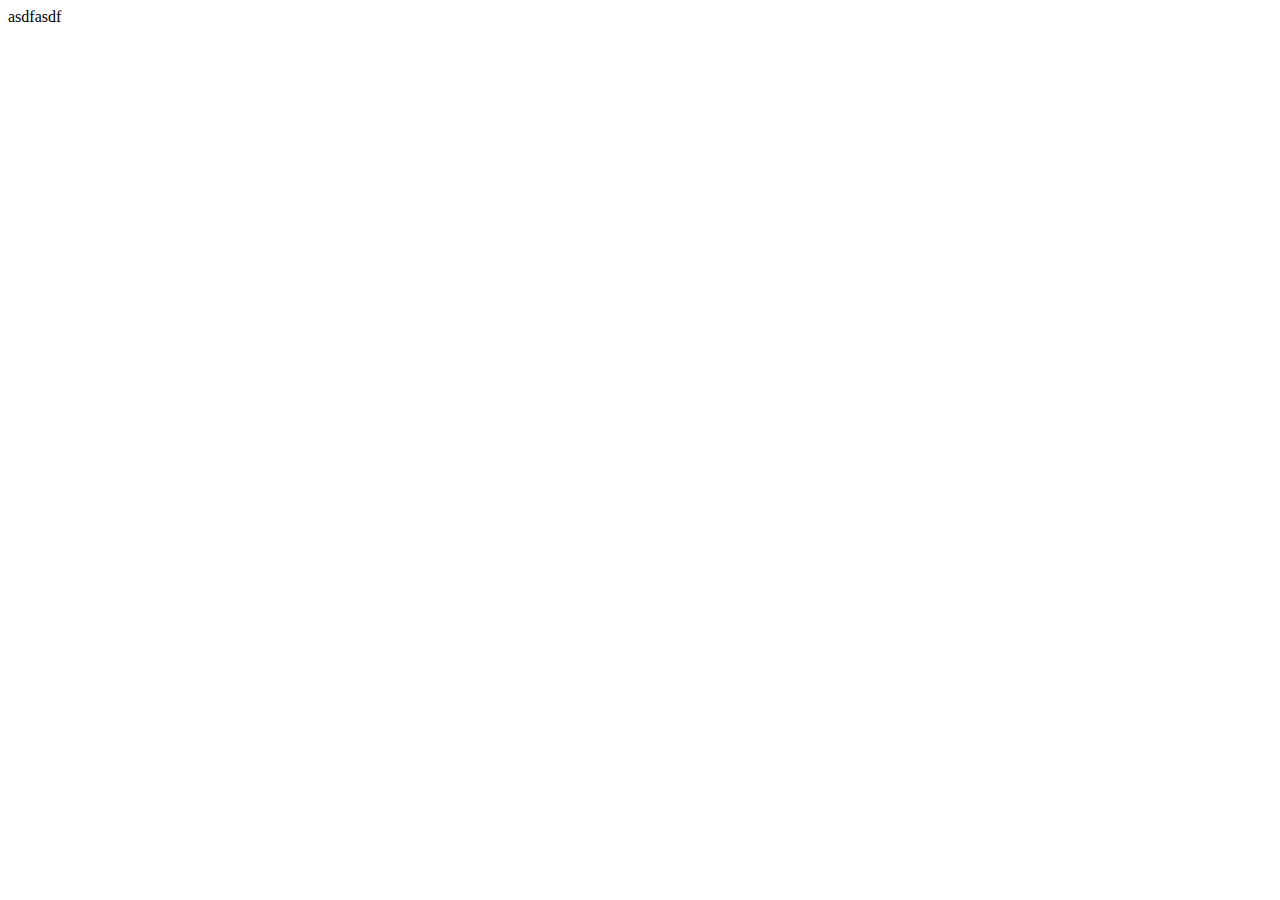
==== main.html @ 942d89d8 "dsafasd" ====
<!DOCTYPE html>
<html lang="en">

<head>
    <meta charset="UTF-8">
    <meta http-equiv="X-UA-Compatible" content="IE=edge">
    <meta name="viewport" content="width=device-width, initial-scale=1.0">
    <title>Document</title>
</head>

<body>
    asdfasdf
</body>

</html>
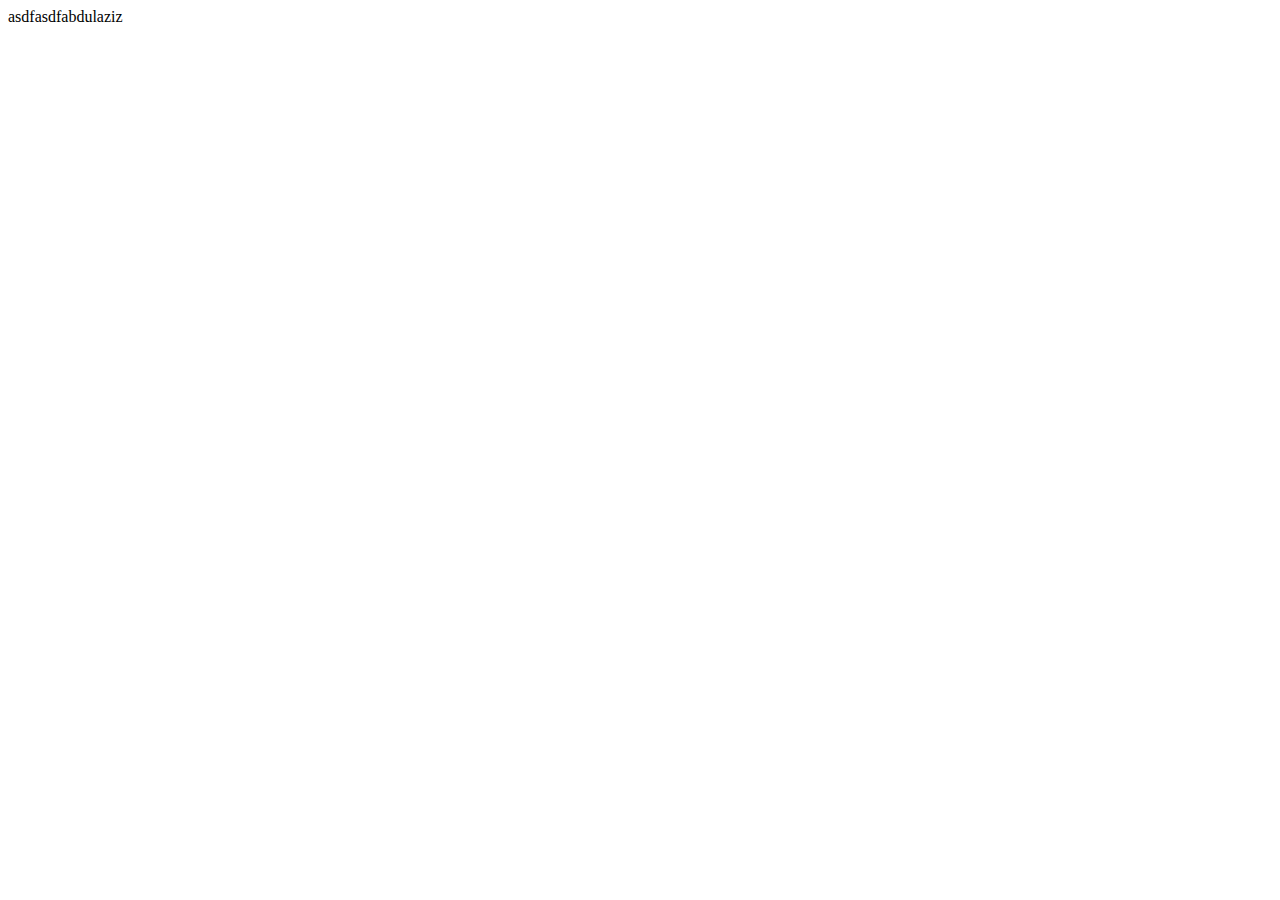
==== commit 88f8a5a8: "dsfads" ====
--- a/main.html
+++ b/main.html
@@ -9,7 +9,12 @@
 </head>
 
 <body>
-    asdfasdf
+    asdfasdfabdulaziz
 </body>
+<script>
+    userName = localStorage.getItem("Name");
+
+    console.log(userName.trim());
+</script>
 
 </html>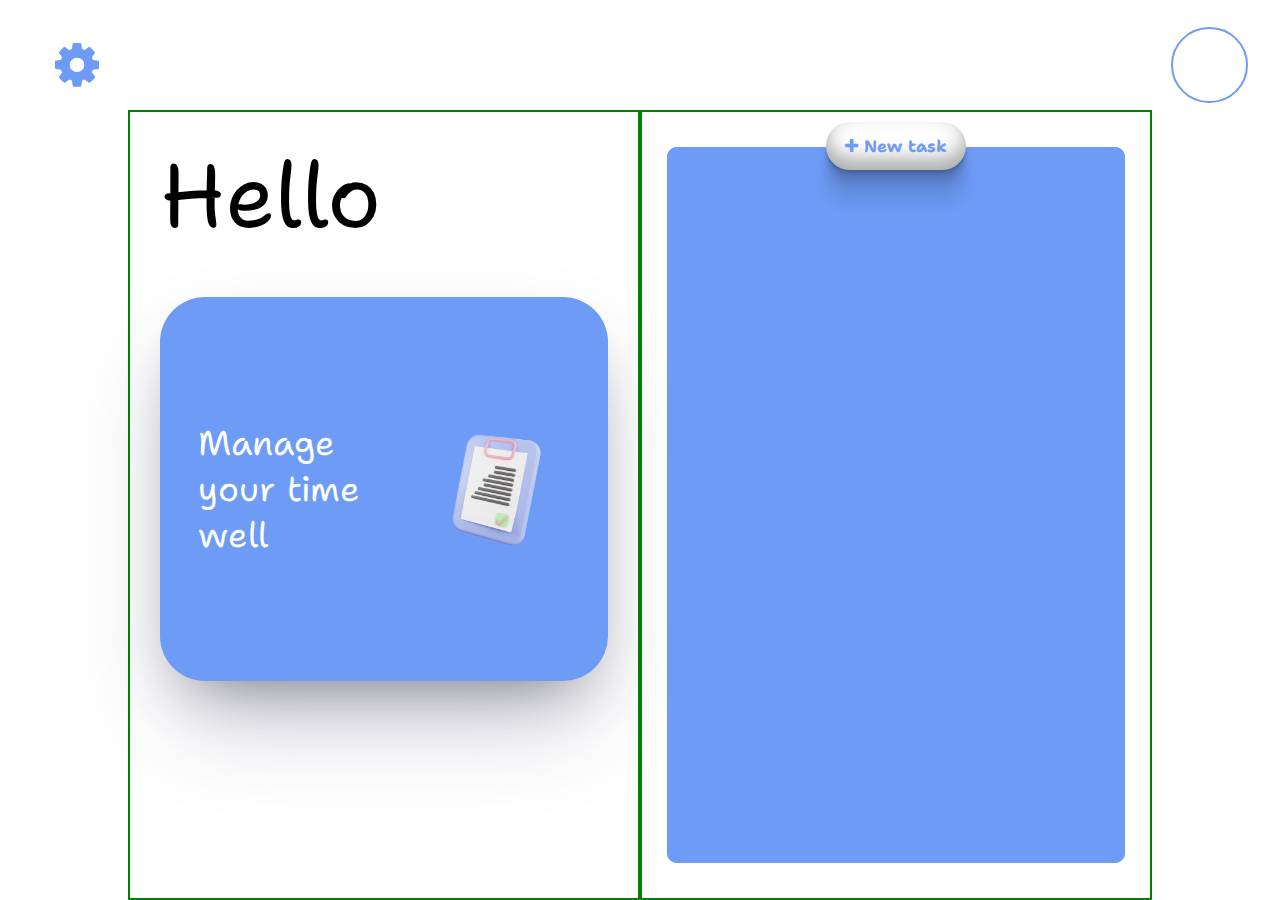
==== commit 2ac2887a: "last change" ====
--- a/main.html
+++ b/main.html
@@ -5,16 +5,73 @@
     <meta charset="UTF-8">
     <meta http-equiv="X-UA-Compatible" content="IE=edge">
     <meta name="viewport" content="width=device-width, initial-scale=1.0">
-    <title>Document</title>
+    <link rel="stylesheet" href="./main.css">
+    <link rel="stylesheet" href="https://cdnjs.cloudflare.com/ajax/libs/font-awesome/4.7.0/css/font-awesome.min.css">
+    <title>Main</title>
 </head>
 
 <body>
-    asdfasdfabdulaziz
+    <div class="top">
+        <div class="settings">
+            <i class="fa fa-cog"></i>
+        </div>
+
+        <div class="pctr">
+
+        </div>
+
+    </div>
+
+    <main>
+        <section class="leftSide">
+            <div class="headers">
+                <h1 style="font-weight: 400;">Hello</h1>
+            </div>
+
+
+            <div class="box">
+                <p>Manage your time well</p>
+                <div class="vector">
+                    <img src="./Images/page-icon-vector-10.jpg  " alt="note vector">
+
+                </div>
+            </div>
+        </section>
+        <section class="rightSide">
+            <div class="container">
+
+                <button class="btn1"><i class="fa fa-plus"></i>
+                    New task</button>
+                <div class="inner">
+                    <form>
+                        <div class="input">
+                            <input type="text" placeholder="Add Task">
+                            <button class="btn2">Add Task</button>
+                        </div>
+                        <div class="setters">
+                            <button class="allDelete">Delete All</button>
+
+                            <select id="select">
+                                <option value="text">text</option>
+                                <option value="date">date</option>
+                            </select>
+                        </div>
+                        <div class="close">
+                            <button class="btn3">Close</button>
+                        </div>
+
+
+                    </form>
+
+                </div>
+
+
+            </div>
+        </section>
+    </main>
 </body>
-<script>
-    userName = localStorage.getItem("Name");
+<script src="./main.js">
 
-    console.log(userName.trim());
 </script>
 
 </html>--- a/main.css
+++ b/main.css
@@ -0,0 +1,576 @@
+@import url("https://fonts.googleapis.com/css2?family=Shantell+Sans:ital,wght@0,300;0,400;0,500;0,600;0,700;0,800;1,300;1,400;1,500;1,600;1,700;1,800&display=swap");
+:root {
+  --main: #6e9bf6;
+  --text: #5f5e5e;
+  --secondary: #fe6057;
+}
+* {
+  margin: 0;
+  padding: 0;
+  box-sizing: border-box;
+  font-family: Shantell Sans;
+}
+
+body {
+  width: 100%;
+  height: 100vh;
+  display: flex;
+  flex-direction: column;
+  justify-content: space-between;
+  align-items: center;
+  /* overflow-y: auto; */
+}
+
+.top {
+  width: 95%;
+  height: 90px;
+  display: flex;
+  justify-content: space-between;
+  align-items: center;
+  margin-top: 20px;
+}
+
+.settings {
+  width: 90px;
+  height: 90px;
+  display: flex;
+  justify-content: center;
+  align-items: center;
+  /* background: lightgreen; */
+  font-size: 4vw;
+  color: var(--main);
+  transition: all 1s ease-in-out;
+  animation: fade 0.7s linear;
+}
+
+.pctr {
+  width: 6vw;
+  height: 6vw;
+  display: flex;
+  justify-content: center;
+  align-items: center;
+  text-align: center;
+  border-radius: 100%;
+  border: 2px solid var(--main);
+  overflow: hidden;
+  transition: all 1s ease-in-out;
+  animation: fade 0.7s linear;
+}
+.pctr > img {
+  max-width: 100%;
+  max-height: 100%;
+  margin: auto;
+  object-fit: contain;
+}
+
+main {
+  width: 80%;
+  display: flex;
+  height: calc(100% - 110px);
+}
+
+.leftSide {
+  width: 50%;
+  height: 100%;
+  border: 2px solid green;
+  display: flex;
+  justify-content: flex-start;
+  align-items: flex-start;
+  flex-direction: column;
+  padding: 40px 30px;
+}
+
+.headers {
+  width: 100%;
+  height: fit-content;
+  line-height: 7vw;
+}
+.headers > h1 {
+  font-size: 7vw;
+  transition: all 1s ease-in-out;
+  animation: fade 0.7s linear;
+}
+.box {
+  width: 100%;
+  height: 30vw;
+  border-radius: 45px;
+  background: var(--main);
+  display: flex;
+  align-items: center;
+  margin-top: 55px;
+  padding: 1vw 3vw;
+  transition: all 0.5s ease-in-out;
+  animation: fade 0.7s linear;
+  box-shadow: rgba(50, 50, 93, 0.3) 0px 50px 100px -20px,
+    rgba(0, 0, 0, 0.4) 0px 30px 60px -30px;
+}
+.box > p {
+  color: white;
+  font-size: 2.7vw;
+}
+.vector {
+  width: 20vw;
+  height: fit-content;
+  /* background: #000; */
+}
+
+.vector > img {
+  width: 100%;
+  height: 100%;
+  object-fit: contain;
+}
+
+.rightSide {
+  width: 50%;
+  height: auto;
+  display: flex;
+  justify-content: center;
+  align-items: center;
+  flex-direction: column;
+  border: 2px solid green;
+  padding: 35px 0;
+  /* background: var(--main); */
+}
+
+.container {
+  border-radius: 10px;
+  width: 90%;
+  height: 100%;
+  background: var(--main);
+  position: relative;
+  transition: all 0.5s ease-in-out;
+  animation: fade 0.7s linear;
+}
+
+.btn1 {
+  transition: all 1s ease-in-out;
+  animation: fade 0.7s linear;
+  width: 11vw;
+  height: fit-content;
+  padding: 1vw 0;
+  border-radius: 30px;
+  color: var(--main);
+  background: white;
+  box-shadow: rgba(0, 0, 0, 0.119) 0px -13px 25px 0px inset,
+    rgba(0, 0, 0, 0.15) 0px -8px 20px 0px inset,
+    rgba(0, 0, 0, 0.1) 0px -12px 13px 0px inset, rgba(0, 0, 0, 0.06) 0px 2px 1px,
+    rgba(0, 0, 0, 0.09) 0px 4px 2px, rgba(0, 0, 0, 0.09) 0px 8px 4px,
+    rgba(0, 0, 0, 0.09) 0px 16px 8px, rgba(0, 0, 0, 0.09) 0px 32px 16px;
+  border: none;
+  position: absolute;
+  top: -25px;
+  right: 0;
+  left: 0;
+  z-index: 1;
+  margin: 0 auto;
+  font-size: 1.3vw;
+  font-weight: 700;
+}
+
+.inner {
+  width: 100%;
+  height: 100%;
+  background: inherit;
+  display: flex;
+  flex-direction: column;
+  align-items: center;
+  overflow-y: auto;
+  border-radius: inherit;
+}
+
+form {
+  width: 90%;
+  height: 12.9vw;
+  background: var(--secondary);
+  border-radius: inherit;
+  display: none;
+  flex-direction: column;
+  align-items: center;
+  margin-top: 1.28vw;
+  padding: 0.8vw 0;
+  transition: all 1s ease-in-out;
+  animation: fade 0.7s linear;
+}
+
+.input {
+  width: 90%;
+  height: fit-content;
+  display: flex;
+  justify-content: space-between;
+}
+.input > input {
+  width: 75%;
+  height: 3.2vw;
+  text-indent: 1.2vw;
+  font-size: 1.1vw;
+  border: none;
+  outline: none;
+  background: white;
+  border-radius: 20px;
+}
+.btn2 {
+  width: fit-content;
+  height: 3.2vw;
+  padding: 0 0.7vw;
+  border-radius: 13px;
+  color: white;
+  background: var(--main);
+  transition: 1s;
+  border: none;
+  font-size: 1.08vw;
+  /* font-weight: 700; */
+}
+.btn2:hover {
+  box-shadow: rgba(0, 0, 0, 0.35) 0px 5px 15px;
+  transition: 1s;
+}
+
+.setters {
+  width: 90%;
+  height: fit-content;
+  display: flex;
+  justify-content: space-between;
+  align-items: center;
+  /* margin-top: 30px; */
+  margin: 1.28vw auto auto auto;
+}
+
+.allDelete {
+  width: fit-content;
+  height: 3.2vw;
+  padding: 0 1.28vw;
+  border-radius: 0.83vw;
+  color: white;
+  background: red;
+  transition: 1s;
+  border: none;
+  font-size: 1.08vw;
+}
+.allDelete:hover {
+  box-shadow: rgba(0, 0, 0, 0.35) 0px 5px 15px;
+}
+
+select {
+  width: fit-content;
+  height: fit-content;
+  padding: 0.64vw 0.96vw;
+  border-radius: 5px;
+  background: white;
+  transition: 1s;
+  border: none;
+  outline: none;
+  font-size: 1.08vw;
+}
+
+.close {
+  width: 90%;
+  height: fit-content;
+  display: flex;
+  align-items: center;
+  justify-content: space-between;
+}
+
+.btn3 {
+  display: none;
+  padding: 0.38vw 1.28vw;
+  background-color: #ad1212;
+  color: white;
+  border: none;
+  border-radius: 5px;
+  font-size: 1vw;
+}
+.btn3:hover {
+  box-shadow: rgba(0, 0, 0, 0.35) 0px 5px 15px;
+  transition: 1s;
+}
+
+.tasks {
+  width: 85%;
+  height: 3.3vw;
+  background: white;
+  box-shadow: rgba(0, 0, 0, 0.35) 0px 5px 15px;
+  display: flex;
+  align-items: center;
+  justify-content: space-between;
+  padding: 0 1.92vw;
+  margin: 20px 0 0 0;
+  overflow-y: auto;
+  border-radius: 13px;
+  font-size: 1.05vw;
+  transition: all 1s ease-in-out;
+  animation: fade 0.7s linear;
+}
+.tasks:last-child {
+  margin-bottom: 40px;
+}
+
+.text {
+  width: fit-content;
+  height: 100%;
+  display: flex;
+  justify-content: space-between;
+  align-items: center;
+}
+
+.text > input {
+  margin-right: 1.28vw;
+  width: 1.08vw;
+  height: 1.08vw;
+  cursor: pointer;
+  color: #6e9bf6;
+  background: var(--main);
+}
+
+.tasks > button {
+  color: red;
+  font-size: 1.6vw;
+  cursor: pointer;
+  margin-left: 20px;
+  transition: 0.5s;
+  border: none;
+  background-color: transparent;
+}
+.tasks > button:hover {
+  box-shadow: 0 0 6px 6px rgba(255, 0, 0, 0.178);
+  background: rgba(255, 0, 0, 0.26);
+  border-radius: 100%;
+  transition: 0.3s;
+}
+
+@media screen and (max-width: 700px) {
+  body {
+    height: 100%;
+  }
+
+  .top {
+    margin-top: 0px;
+    height: 55px;
+    padding: 0 8px;
+  }
+
+  .settings {
+    width: 40px;
+    height: 40px;
+    font-size: 35px;
+  }
+
+  .pctr {
+    width: 55px;
+    height: 100%;
+  }
+
+  main {
+    flex-direction: column;
+    width: 100%;
+    height: calc(100% - 55px);
+  }
+
+  .leftSide {
+    width: 100%;
+    height: 50%;
+    padding: 30px 25px;
+  }
+
+  .headers {
+    line-height: 8vw;
+  }
+  .headers > h1 {
+    font-size: 8vw;
+  }
+
+  .box {
+    height: 33vw;
+    border-radius: 15px;
+    margin-top: 30px;
+    padding: 1vw 3vw;
+  }
+  .box > p {
+    font-size: 23px;
+  }
+
+  .rightSide {
+    width: 100%;
+    height: 50%;
+    padding: 20px 0;
+  }
+
+  .btn1 {
+    width: 100px;
+    padding: 2.2vw 0;
+    border-radius: 10px;
+    top: -10px;
+    font-size: 14px;
+  }
+  .inner {
+    height: 250px;
+    border-radius: 10px;
+  }
+  form {
+    width: 90%;
+    height: 150px;
+    margin-top: 10px;
+    padding: 10px 0;
+  }
+
+  .input {
+    width: 90%;
+    height: fit-content;
+    display: flex;
+    justify-content: space-between;
+  }
+  .input > input {
+    width: 75%;
+    height: 37px;
+    text-indent: 1.8vw;
+    font-size: 15px;
+    border: none;
+    outline: none;
+    background: white;
+    border-radius: 10px;
+  }
+  .btn2 {
+    width: fit-content;
+    height: 37px;
+    padding: 0 0.7vw;
+    border-radius: 10px;
+    color: white;
+    background: var(--main);
+    transition: 1s;
+    border: none;
+    font-size: 14px;
+    /* font-weight: 700; */
+  }
+  .btn2:hover {
+    box-shadow: rgba(0, 0, 0, 0.35) 0px 5px 15px;
+    transition: 1s;
+  }
+
+  .setters {
+    margin: 20px auto auto auto;
+  }
+
+  .allDelete {
+    width: fit-content;
+    height: 37px;
+    padding: 0 13px;
+    border-radius: 10px;
+    color: white;
+    background: red;
+    transition: 1s;
+    border: none;
+    font-size: 14px;
+  }
+
+  select {
+    width: fit-content;
+    height: fit-content;
+    padding: 0.64vw 0.96vw;
+    border-radius: 5px;
+    background: white;
+    transition: 1s;
+    border: none;
+    outline: none;
+    font-size: 14px;
+  }
+
+  .close {
+    width: 90%;
+    height: fit-content;
+    display: flex;
+    align-items: center;
+    justify-content: space-between;
+  }
+
+  .btn3 {
+    display: none;
+    padding: 0.38vw 1.28vw;
+    background-color: #ad1212;
+    color: white;
+    border: none;
+    border-radius: 5px;
+    font-size: 14px;
+  }
+  .btn3:hover {
+    box-shadow: rgba(0, 0, 0, 0.35) 0px 5px 15px;
+    transition: 1s;
+  }
+
+  .tasks {
+    width: 80%;
+    height: 40px;
+    background: white;
+    box-shadow: rgba(0, 0, 0, 0.35) 0px 5px 15px;
+    display: flex;
+    align-items: center;
+    justify-content: space-between;
+    padding: 0 1.92vw;
+    margin: 20px 0 0 0;
+    overflow-y: auto;
+    border-radius: 13px;
+    font-size: 14px;
+  }
+  .tasks:last-child {
+    margin-bottom: 40px;
+  }
+
+  .text {
+    width: fit-content;
+    height: 100%;
+    display: flex;
+    justify-content: space-between;
+    align-items: center;
+  }
+
+  .text > input {
+    margin-right: 12px;
+    width: 14px;
+    height: 14px;
+    cursor: pointer;
+    color: #6e9bf6;
+    background: var(--main);
+  }
+
+  .tasks > button {
+    color: red;
+    font-size: 14px;
+    cursor: pointer;
+    margin-left: 20px;
+    transition: 0.5s;
+    border: none;
+    background-color: transparent;
+  }
+  .tasks > button:hover {
+    box-shadow: 0 0 6px 6px rgba(255, 0, 0, 0.178);
+    background: rgba(255, 0, 0, 0.26);
+    border-radius: 100%;
+    transition: 0.3s;
+  }
+}
+
+@keyframes fade {
+  0% {
+    opacity: 0;
+    transform: scaleX(0.7);
+  }
+
+  20% {
+    transform: scaleX(1);
+  }
+
+  40% {
+    transform: scaleX(0.75);
+  }
+
+  60% {
+    transform: scaleX(1);
+  }
+
+  80% {
+    transform: scaleX(0.85);
+  }
+
+  100% {
+    opacity: 100%;
+    transform: scaleX(1);
+  }
+}
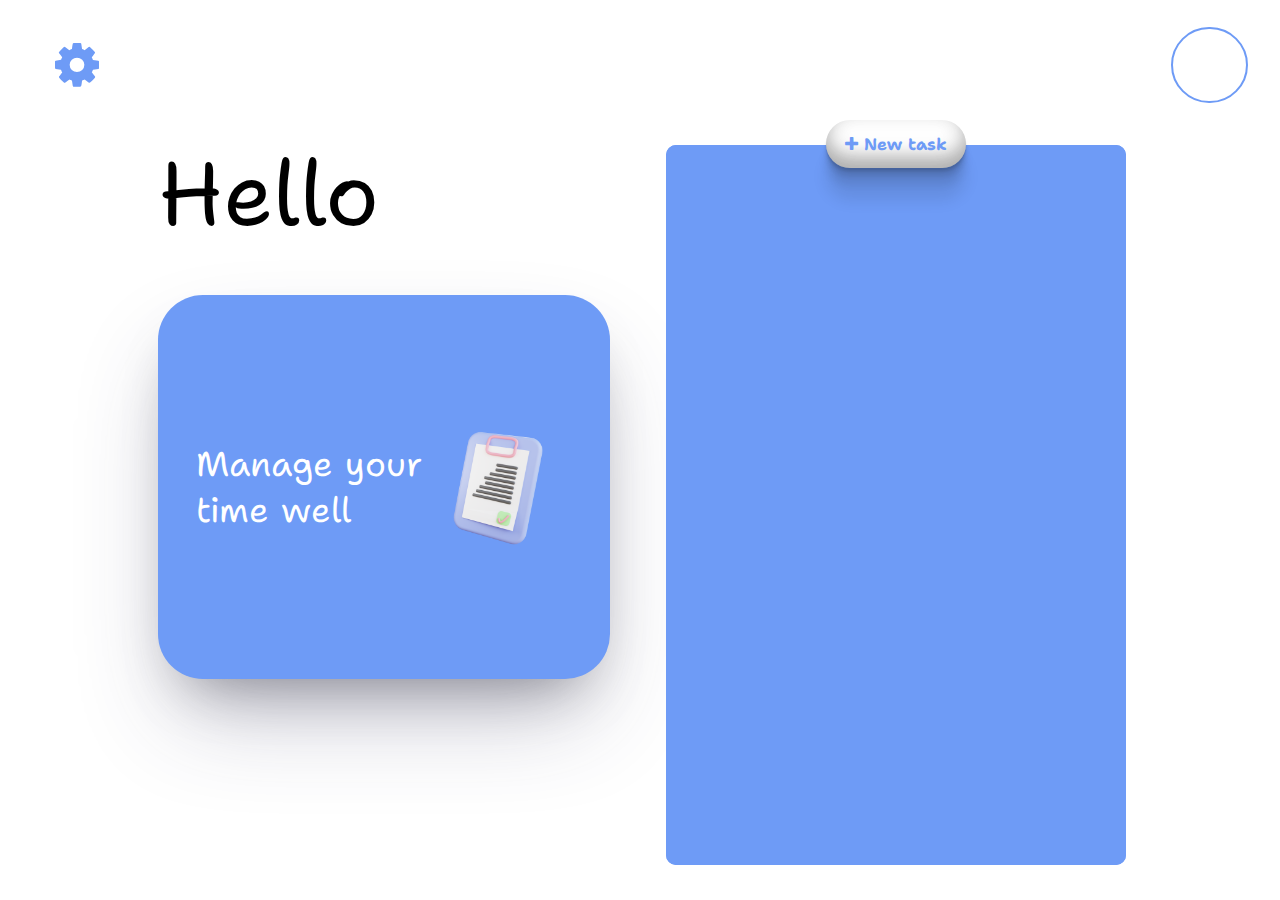
==== commit 35904727: "dsfsadf" ====
--- a/main.html
+++ b/main.html
@@ -8,6 +8,9 @@
     <link rel="stylesheet" href="./main.css">
     <link rel="stylesheet" href="https://cdnjs.cloudflare.com/ajax/libs/font-awesome/4.7.0/css/font-awesome.min.css">
     <title>Main</title>
+    <script defer src="./main.js" type="module">
+
+    </script>
 </head>
 
 <body>
@@ -70,8 +73,6 @@
         </section>
     </main>
 </body>
-<script src="./main.js">
 
-</script>
 
 </html>--- a/main.css
+++ b/main.css
@@ -18,7 +18,6 @@
   flex-direction: column;
   justify-content: space-between;
   align-items: center;
-  /* overflow-y: auto; */
 }
 
 .top {
@@ -72,7 +71,6 @@
 .leftSide {
   width: 50%;
   height: 100%;
-  border: 2px solid green;
   display: flex;
   justify-content: flex-start;
   align-items: flex-start;
@@ -127,9 +125,7 @@
   justify-content: center;
   align-items: center;
   flex-direction: column;
-  border: 2px solid green;
   padding: 35px 0;
-  /* background: var(--main); */
 }
 
 .container {
@@ -208,6 +204,7 @@
   background: white;
   border-radius: 20px;
 }
+
 .btn2 {
   width: fit-content;
   height: 3.2vw;
@@ -344,7 +341,7 @@
 
   .top {
     margin-top: 0px;
-    height: 55px;
+    height: 70px;
     padding: 0 8px;
   }
 
@@ -355,8 +352,8 @@
   }
 
   .pctr {
-    width: 55px;
-    height: 100%;
+    width: 56px;
+    height: 80%;
   }
 
   main {
@@ -382,7 +379,6 @@
     height: 33vw;
     border-radius: 15px;
     margin-top: 30px;
-    padding: 1vw 3vw;
   }
   .box > p {
     font-size: 23px;
@@ -398,51 +394,31 @@
     width: 100px;
     padding: 2.2vw 0;
     border-radius: 10px;
-    top: -10px;
+    top: -20px;
     font-size: 14px;
   }
+
   .inner {
-    height: 250px;
-    border-radius: 10px;
-  }
+    border-radius: 10px;
+  }
+
   form {
-    width: 90%;
     height: 150px;
-    margin-top: 10px;
+    margin: 10px 0;
     padding: 10px 0;
   }
 
-  .input {
-    width: 90%;
-    height: fit-content;
-    display: flex;
-    justify-content: space-between;
-  }
   .input > input {
-    width: 75%;
     height: 37px;
     text-indent: 1.8vw;
     font-size: 15px;
-    border: none;
-    outline: none;
-    background: white;
-    border-radius: 10px;
-  }
+    border-radius: 10px;
+  }
+
   .btn2 {
-    width: fit-content;
     height: 37px;
-    padding: 0 0.7vw;
-    border-radius: 10px;
-    color: white;
-    background: var(--main);
-    transition: 1s;
-    border: none;
-    font-size: 14px;
-    /* font-weight: 700; */
-  }
-  .btn2:hover {
-    box-shadow: rgba(0, 0, 0, 0.35) 0px 5px 15px;
-    transition: 1s;
+    border-radius: 10px;
+    font-size: 13.5px;
   }
 
   .setters {
@@ -450,100 +426,40 @@
   }
 
   .allDelete {
-    width: fit-content;
     height: 37px;
     padding: 0 13px;
     border-radius: 10px;
-    color: white;
-    background: red;
-    transition: 1s;
-    border: none;
     font-size: 14px;
   }
 
   select {
-    width: fit-content;
-    height: fit-content;
-    padding: 0.64vw 0.96vw;
-    border-radius: 5px;
-    background: white;
-    transition: 1s;
-    border: none;
-    outline: none;
     font-size: 14px;
   }
 
-  .close {
-    width: 90%;
-    height: fit-content;
-    display: flex;
-    align-items: center;
-    justify-content: space-between;
-  }
-
   .btn3 {
-    display: none;
-    padding: 0.38vw 1.28vw;
-    background-color: #ad1212;
-    color: white;
-    border: none;
-    border-radius: 5px;
     font-size: 14px;
   }
-  .btn3:hover {
-    box-shadow: rgba(0, 0, 0, 0.35) 0px 5px 15px;
-    transition: 1s;
-  }
 
   .tasks {
-    width: 80%;
-    height: 40px;
-    background: white;
-    box-shadow: rgba(0, 0, 0, 0.35) 0px 5px 15px;
-    display: flex;
-    align-items: center;
-    justify-content: space-between;
-    padding: 0 1.92vw;
-    margin: 20px 0 0 0;
-    overflow-y: auto;
-    border-radius: 13px;
-    font-size: 14px;
+    height: 43px;
+    padding: 0 18px;
+    border-radius: 10px;
+    font-size: 15px;
   }
   .tasks:last-child {
-    margin-bottom: 40px;
-  }
-
-  .text {
-    width: fit-content;
-    height: 100%;
-    display: flex;
-    justify-content: space-between;
-    align-items: center;
+    margin-bottom: 30px;
   }
 
   .text > input {
     margin-right: 12px;
     width: 14px;
     height: 14px;
+  }
+
+  .tasks > button {
+    font-size: 18px;
     cursor: pointer;
-    color: #6e9bf6;
-    background: var(--main);
-  }
-
-  .tasks > button {
-    color: red;
-    font-size: 14px;
-    cursor: pointer;
-    margin-left: 20px;
-    transition: 0.5s;
-    border: none;
-    background-color: transparent;
-  }
-  .tasks > button:hover {
-    box-shadow: 0 0 6px 6px rgba(255, 0, 0, 0.178);
-    background: rgba(255, 0, 0, 0.26);
-    border-radius: 100%;
-    transition: 0.3s;
+    margin-left: 15px;
   }
 }
 
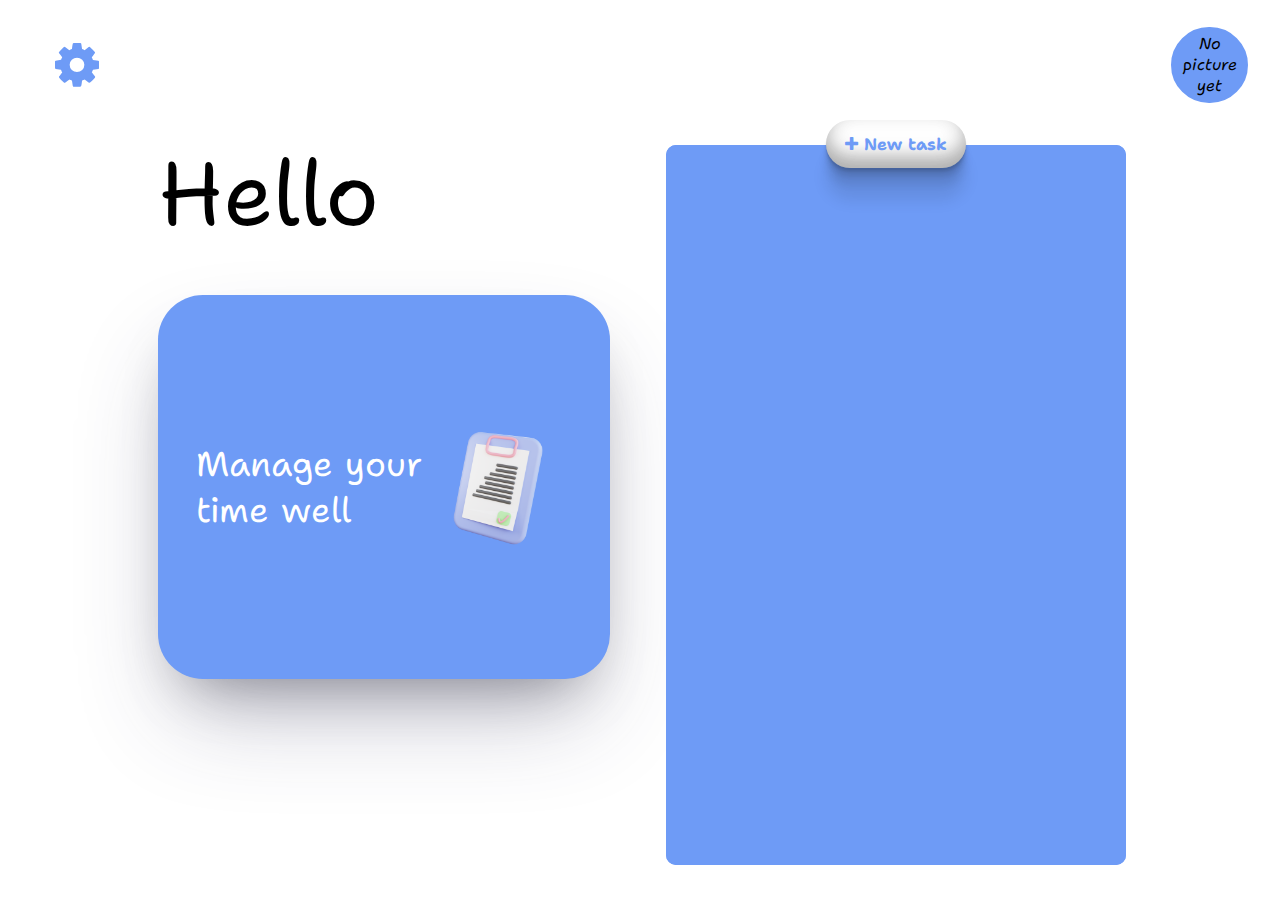
==== commit 13195071: "some changes to sort out files" ====
--- a/main.html
+++ b/main.html
@@ -5,10 +5,10 @@
     <meta charset="UTF-8">
     <meta http-equiv="X-UA-Compatible" content="IE=edge">
     <meta name="viewport" content="width=device-width, initial-scale=1.0">
-    <link rel="stylesheet" href="./main.css">
+    <link rel="stylesheet" href="./style/main.css">
     <link rel="stylesheet" href="https://cdnjs.cloudflare.com/ajax/libs/font-awesome/4.7.0/css/font-awesome.min.css">
     <title>Main</title>
-    <script defer src="./main.js" type="module">
+    <script defer src="./js/main.js" type="module">
 
     </script>
 </head>
@@ -16,7 +16,8 @@
 <body>
     <div class="top">
         <div class="settings">
-            <i class="fa fa-cog"></i>
+            <i id="settings" class="fa fa-cog"></i>
+
         </div>
 
         <div class="pctr">
@@ -65,8 +66,11 @@
 
 
                     </form>
+                    <ul class="wrapper">
 
+                    </ul>
                 </div>
+
 
 
             </div>
--- a/style/main.css
+++ b/style/main.css
@@ -0,0 +1,914 @@
+@import url("https://fonts.googleapis.com/css2?family=Shantell+Sans:ital,wght@0,300;0,400;0,500;0,600;0,700;0,800;1,300;1,400;1,500;1,600;1,700;1,800&display=swap");
+:root {
+  --main: #6e9bf6;
+  --text: #5f5e5e;
+  --secondary: #fe6057;
+}
+* {
+  margin: 0;
+  padding: 0;
+  box-sizing: border-box;
+  font-family: Shantell Sans;
+}
+
+body {
+  width: 100%;
+  height: 100vh;
+  display: flex;
+  flex-direction: column;
+  justify-content: space-between;
+  align-items: center;
+  position: relative;
+  overflow-y: auto;
+}
+.dark_mode {
+  background: #262424;
+  color: white;
+}
+.bgGreen {
+  background: green;
+}
+
+.top {
+  width: 95%;
+  height: 90px;
+  display: flex;
+  justify-content: space-between;
+  align-items: center;
+  margin-top: 20px;
+}
+
+.settings {
+  width: 90px;
+  height: 90px;
+  display: flex;
+  justify-content: center;
+  align-items: center;
+  /* background: lightgreen; */
+  font-size: 4vw;
+  color: var(--main);
+  transition: all 1s ease-in-out;
+  animation: fade 0.7s linear;
+}
+.shadowBar {
+  width: 100%;
+  height: 100%;
+  background: transparent;
+  position: absolute;
+  top: 0;
+  left: 0;
+  z-index: 2;
+  /* background: red; */
+}
+
+.sideBar {
+  width: 280px;
+  height: fit-content;
+  background: var(--main);
+  position: absolute;
+  top: 12%;
+  left: 6%;
+  display: flex;
+  justify-content: space-evenly;
+  align-items: flex-start;
+  flex-direction: column;
+  -webkit-animation: roll-in-left 0.8s ease-out both;
+  animation: roll-in-left 0.8s ease-out both;
+  padding: 25px;
+  z-index: 4;
+  border-radius: 10px;
+  font-size: 22px;
+  box-shadow: rgba(0, 0, 0, 0.2) 0px 12px 28px 0px,
+    rgba(0, 0, 0, 0.1) 0px 2px 4px 0px,
+    rgba(255, 255, 255, 0.05) 0px 0px 0px 1px inset;
+}
+.sideBarRemove {
+  -webkit-animation: bounce-out-top 1.5s both;
+  animation: bounce-out-top 1.5s both;
+}
+
+.settingBtn {
+  width: 100%;
+  display: flex;
+  align-items: center;
+  justify-content: space-between;
+  padding: 10px;
+  transition: all 1s ease-in-out;
+  animation: fade 0.7s linear;
+  height: fit-content;
+  border-radius: 30px;
+  color: var(--main);
+  background-color: white;
+  border: none;
+  margin-bottom: 8px;
+}
+.settingBtn:hover {
+  box-shadow: rgba(0, 0, 0, 0.119) 0px -13px 25px 0px inset,
+    rgba(0, 0, 0, 0.15) 0px -8px 20px 0px inset,
+    rgba(0, 0, 0, 0.1) 0px -12px 13px 0px inset, rgba(0, 0, 0, 0.06) 0px 2px 1px,
+    rgba(0, 0, 0, 0.09) 0px 4px 2px, rgba(0, 0, 0, 0.09) 0px 8px 4px,
+    rgba(0, 0, 0, 0.09) 0px 16px 8px, rgba(0, 0, 0, 0.09) 0px 32px 16px;
+}
+
+.darkModeDiv {
+  width: 100%;
+  display: flex;
+  align-items: center;
+  justify-content: space-between;
+  padding: 10px;
+  transition: all 1s ease-in-out;
+  animation: fade 0.7s linear;
+  height: fit-content;
+  border-radius: 30px;
+  color: var(--main);
+  background-color: white;
+  box-sizing: border-box;
+  font-size: 13px;
+}
+.onOffBtn {
+  width: 38px;
+  height: 19px;
+  border-radius: 10px;
+  border: none;
+  background-color: red;
+  color: white;
+}
+
+.pctr {
+  width: 6vw;
+  height: 6vw;
+  display: flex;
+  justify-content: center;
+  align-items: center;
+  text-align: center;
+  border-radius: 100%;
+  border: 2px solid var(--main);
+  overflow: hidden;
+  transition: all 1s ease-in-out;
+  animation: fade 0.7s linear;
+}
+.pctr > img {
+  max-width: 100%;
+  max-height: 100%;
+  margin: auto;
+  object-fit: contain;
+}
+
+main {
+  width: 80%;
+  display: flex;
+  height: calc(100% - 110px);
+}
+
+.leftSide {
+  width: 50%;
+  height: 100%;
+  display: flex;
+  justify-content: flex-start;
+  align-items: flex-start;
+  flex-direction: column;
+  padding: 40px 30px;
+}
+
+.headers {
+  width: 100%;
+  height: fit-content;
+  line-height: 7vw;
+}
+.headers > h1 {
+  font-size: 7vw;
+  transition: all 1s ease-in-out;
+  animation: fade 0.7s linear;
+}
+.box {
+  width: 100%;
+  height: 30vw;
+  border-radius: 45px;
+  background: var(--main);
+  display: flex;
+  align-items: center;
+  margin-top: 55px;
+  padding: 1vw 3vw;
+  transition: all 0.5s ease-in-out;
+  animation: fade 0.7s linear;
+  box-shadow: rgba(50, 50, 93, 0.3) 0px 50px 100px -20px,
+    rgba(0, 0, 0, 0.4) 0px 30px 60px -30px;
+}
+.box > p {
+  color: white;
+  font-size: 2.7vw;
+}
+.vector {
+  width: 20vw;
+  height: fit-content;
+  /* background: #000; */
+}
+
+.vector > img {
+  width: 100%;
+  height: 100%;
+  object-fit: contain;
+}
+
+.rightSide {
+  width: 50%;
+  height: auto;
+  display: flex;
+  justify-content: center;
+  align-items: center;
+  flex-direction: column;
+  padding: 35px 0;
+}
+
+.container {
+  border-radius: 10px;
+  width: 90%;
+  height: 100%;
+  background: var(--main);
+  position: relative;
+  transition: all 0.5s ease-in-out;
+  animation: fade 0.7s linear;
+}
+
+.btn1 {
+  transition: all 1s ease-in-out;
+  animation: fade 0.7s linear;
+  width: 11vw;
+  height: fit-content;
+  padding: 1vw 0;
+  border-radius: 30px;
+  color: var(--main);
+  background: white;
+  box-shadow: rgba(0, 0, 0, 0.119) 0px -13px 25px 0px inset,
+    rgba(0, 0, 0, 0.15) 0px -8px 20px 0px inset,
+    rgba(0, 0, 0, 0.1) 0px -12px 13px 0px inset, rgba(0, 0, 0, 0.06) 0px 2px 1px,
+    rgba(0, 0, 0, 0.09) 0px 4px 2px, rgba(0, 0, 0, 0.09) 0px 8px 4px,
+    rgba(0, 0, 0, 0.09) 0px 16px 8px, rgba(0, 0, 0, 0.09) 0px 32px 16px;
+  border: none;
+  position: absolute;
+  top: -25px;
+  right: 0;
+  left: 0;
+  z-index: 1;
+  margin: 0 auto;
+  font-size: 1.3vw;
+  font-weight: 700;
+}
+
+.inner {
+  width: 100%;
+  height: 100%;
+  background: inherit;
+  display: flex;
+  flex-direction: column;
+  align-items: center;
+  /* overflow-y: auto; */
+  border-radius: inherit;
+}
+
+form {
+  width: 90%;
+  height: 12.9vw;
+  background: var(--secondary);
+  border-radius: inherit;
+  display: none;
+  flex-direction: column;
+  align-items: center;
+  margin-top: 1.28vw;
+  padding: 0.8vw 0;
+  transition: all 1s ease-in-out;
+  animation: fade 0.7s linear;
+}
+
+.input {
+  width: 90%;
+  height: fit-content;
+  display: flex;
+  justify-content: space-between;
+}
+.input > input {
+  width: 75%;
+  height: 3.2vw;
+  text-indent: 1.2vw;
+  font-size: 1.1vw;
+  border: none;
+  outline: none;
+  background: white;
+  border-radius: 20px;
+}
+
+.btn2 {
+  width: fit-content;
+  height: 3.2vw;
+  padding: 0 0.7vw;
+  border-radius: 13px;
+  color: white;
+  background: var(--main);
+  transition: 1s;
+  border: none;
+  font-size: 1.08vw;
+  /* font-weight: 700; */
+}
+.btn2:hover {
+  box-shadow: rgba(0, 0, 0, 0.35) 0px 5px 15px;
+  transition: 1s;
+}
+
+.setters {
+  width: 90%;
+  height: fit-content;
+  display: flex;
+  justify-content: space-between;
+  align-items: center;
+  /* background: #000; */
+  /* margin-top: 30px; */
+  margin: 1.28vw auto auto auto;
+}
+
+.allDelete {
+  width: fit-content;
+  height: 3.2vw;
+  padding: 0 1.28vw;
+  border-radius: 0.83vw;
+  color: white;
+  background: red;
+  transition: 1s;
+  border: none;
+  font-size: 1.08vw;
+}
+.allDelete:hover {
+  box-shadow: rgba(0, 0, 0, 0.35) 0px 5px 15px;
+}
+
+select {
+  width: fit-content;
+  height: fit-content;
+  padding: 0.64vw 0.96vw;
+  border-radius: 5px;
+  background: white;
+  transition: 1s;
+  border: none;
+  outline: none;
+  font-size: 1.08vw;
+}
+
+.close {
+  width: 90%;
+  height: fit-content;
+  display: flex;
+  align-items: center;
+  justify-content: space-between;
+}
+
+.btn3 {
+  display: none;
+  padding: 0.38vw 1.28vw;
+  background-color: #ad1212;
+  color: white;
+  border: none;
+  border-radius: 5px;
+  font-size: 1vw;
+}
+.btn3:hover {
+  box-shadow: rgba(0, 0, 0, 0.35) 0px 5px 15px;
+  transition: 1s;
+}
+
+.wrapper {
+  width: 100%;
+  height: fit-content;
+  display: flex;
+  flex-direction: column;
+  align-items: center;
+  justify-content: flex-start;
+  /* background: #000; */
+}
+.tasks {
+  width: 85%;
+  height: 3.3vw;
+  background: white;
+  box-shadow: rgba(0, 0, 0, 0.35) 0px 5px 15px;
+  display: flex;
+  align-items: center;
+  justify-content: space-between;
+  padding: 0 1.92vw;
+  margin: 20px 0 0 0;
+  overflow-y: auto;
+  border-radius: 13px;
+  font-size: 1.05vw;
+}
+.tasks:last-child {
+  margin-bottom: 40px;
+}
+.fading {
+  transition: all 1s ease-in-out;
+  animation: fade 0.7s linear;
+}
+
+.text {
+  width: fit-content;
+  height: 100%;
+  display: flex;
+  justify-content: space-between;
+  align-items: center;
+}
+
+.inputCheck {
+  margin-right: 1.28vw;
+  width: 1.08vw;
+  height: 1.08vw;
+  cursor: pointer;
+  background: var(--main);
+}
+
+.trashBtn {
+  color: red;
+  font-size: 1.6vw;
+  cursor: pointer;
+  margin-left: 20px;
+  transition: 0.5s;
+  border: none;
+  background-color: transparent;
+}
+.trashBtn:hover {
+  box-shadow: 0 0 6px 6px rgba(255, 0, 0, 0.178);
+  background: rgba(255, 0, 0, 0.26);
+  border-radius: 100%;
+  transition: 0.3s;
+}
+
+@media screen and (max-width: 700px) {
+  body {
+    height: 100%;
+  }
+
+  .top {
+    margin-top: 0px;
+    height: 70px !important;
+    padding: 0 8px;
+  }
+  .sideBar {
+    top: 7.3%;
+    left: 8%;
+    border-radius: 5px;
+  }
+
+  .settings {
+    width: 40px;
+    height: 100%;
+    font-size: 35px;
+  }
+
+  .pctr {
+    width: 56px;
+    height: 80%;
+  }
+
+  main {
+    flex-direction: column;
+    width: 100%;
+    height: calc(100% - 55px);
+  }
+
+  .leftSide {
+    width: 100%;
+    height: 50%;
+    padding: 30px 25px;
+  }
+
+  .headers {
+    line-height: 8vw;
+  }
+  .headers > h1 {
+    font-size: 8vw;
+  }
+
+  .box {
+    height: 33vw;
+    border-radius: 15px;
+    margin-top: 30px;
+  }
+  .box > p {
+    font-size: 23px;
+  }
+
+  .rightSide {
+    width: 100%;
+    height: 50vh;
+    padding: 20px 0;
+    /* background: #000; */
+  }
+
+  .btn1 {
+    width: 100px;
+    padding: 2.2vw 0;
+    border-radius: 10px;
+    top: -20px;
+    font-size: 14px;
+  }
+
+  .inner {
+    border-radius: 10px;
+  }
+
+  form {
+    height: 150px;
+    margin: 10px 0;
+    padding: 10px 0;
+  }
+
+  .input > input {
+    height: 37px;
+    text-indent: 1.8vw;
+    font-size: 15px;
+    border-radius: 10px;
+  }
+
+  .btn2 {
+    height: 37px;
+    border-radius: 10px;
+    font-size: 13.5px;
+  }
+
+  .setters {
+    margin: 20px auto auto auto;
+  }
+
+  .allDelete {
+    height: 37px;
+    padding: 0 13px;
+    border-radius: 10px;
+    font-size: 14px;
+  }
+
+  select {
+    font-size: 14px;
+  }
+
+  .btn3 {
+    font-size: 14px;
+  }
+
+  .tasks {
+    height: 43px;
+    padding: 0 18px;
+    border-radius: 10px;
+    font-size: 15px;
+    margin-top: 8px;
+  }
+  .tasks:last-child {
+    margin-bottom: 30px;
+  }
+
+  .inputCheck {
+    margin-right: 12px;
+    width: 14px;
+    height: 14px;
+  }
+
+  .trashBtn {
+    font-size: 18px;
+    cursor: pointer;
+    margin-left: 15px;
+  }
+}
+
+.shadowSet {
+  width: 100%;
+  height: 100%;
+  position: absolute;
+  top: 0;
+  left: 0;
+  background: #000000ba;
+  display: flex;
+  justify-content: center;
+  align-items: center;
+  z-index: 6;
+}
+
+.form_Settings {
+  width: 370px;
+  height: fit-content;
+  border-radius: 15px;
+  background: var(--main);
+  display: flex;
+  flex-direction: column;
+  justify-content: space-between;
+  align-items: center;
+  padding: 20px;
+  color: white;
+  position: relative;
+  transition: all 0.5s ease-in-out;
+  animation: fade 0.7s linear;
+}
+
+.inputWrapper {
+  width: 90%;
+  height: fit-content;
+  display: flex;
+  flex-direction: column;
+  justify-content: space-between;
+  font-size: 18px;
+}
+.inputWrap {
+  width: 100%;
+  height: 38px;
+  display: flex;
+  align-items: center;
+  background: white;
+  justify-content: space-between;
+  border-radius: 13px;
+  margin-top: 10px;
+  color: #757575;
+}
+
+.user {
+  width: 15%;
+  height: 100%;
+  display: flex;
+  justify-content: flex-end;
+  align-items: center;
+  padding-right: 5px;
+  border-top-left-radius: 13px;
+  border-bottom-left-radius: 13px;
+  font-size: 21px;
+  color: var(--text);
+}
+
+.name {
+  width: 85%;
+  height: 100%;
+  border-top-right-radius: 13px;
+  border-bottom-right-radius: 13px;
+  border: none;
+  text-indent: 10px;
+  font-size: 17px;
+  outline: none;
+}
+
+.label3 {
+  width: 95%;
+  height: 80%;
+  padding-top: 1.5px;
+}
+
+.prImg {
+  width: fit-content;
+  height: 130px;
+  object-fit: content;
+  display: none;
+  margin: 6px 0;
+}
+
+.x-btn {
+  width: 45px;
+  height: 45px;
+  display: flex;
+  justify-content: flex-end;
+  align-items: flex-start;
+  font-size: 30px;
+  background: #fe6057;
+  color: white;
+  padding: 1px 6px 0 0;
+  border-top-right-radius: 13px;
+  border-bottom-left-radius: 100%;
+  position: absolute;
+  top: 0;
+  right: 0;
+  border: none;
+}
+
+.sbt {
+  background: #fe6057;
+  font-family: sans-serif;
+  width: 90%;
+  height: 45px;
+  font-size: 20px;
+  color: white;
+  font-weight: 600;
+  letter-spacing: 1px;
+  border-radius: 12px;
+  border: none;
+  margin-top: 35px;
+}
+
+.confirmation {
+  width: 370px;
+  height: fit-content;
+  border-radius: 15px;
+  background: var(--main);
+  display: flex;
+  flex-direction: column;
+  justify-content: space-between;
+  align-items: center;
+  padding: 20px;
+  color: white;
+  position: relative;
+  -webkit-animation: slide-in-elliptic-top-fwd 0.7s
+    cubic-bezier(0.25, 0.46, 0.45, 0.94) both;
+  animation: slide-in-elliptic-top-fwd 0.7s cubic-bezier(0.25, 0.46, 0.45, 0.94)
+    both;
+}
+.yes-no_Btn {
+  background: white;
+  width: fit-content;
+  height: 45px;
+  color: white;
+  border-radius: 8px;
+  border: none;
+  padding: 0 12px;
+  margin-top: 25px;
+  font-weight: 700;
+  font-size: 15px;
+}
+
+@keyframes fade {
+  0% {
+    opacity: 0;
+    transform: scaleX(0.7);
+  }
+
+  20% {
+    transform: scaleX(1);
+  }
+
+  40% {
+    transform: scaleX(0.75);
+  }
+
+  60% {
+    transform: scaleX(1);
+  }
+
+  80% {
+    transform: scaleX(0.85);
+  }
+
+  100% {
+    opacity: 100%;
+    transform: scaleX(1);
+  }
+}
+
+@-webkit-keyframes roll-in-left {
+  0% {
+    -webkit-transform: translateX(-800px) rotate(-540deg);
+    transform: translateX(-800px) rotate(-540deg);
+    opacity: 0;
+  }
+  100% {
+    -webkit-transform: translateX(0) rotate(0deg);
+    transform: translateX(0) rotate(0deg);
+    opacity: 1;
+  }
+}
+@keyframes roll-in-left {
+  0% {
+    -webkit-transform: translateX(-800px) rotate(-540deg);
+    transform: translateX(-800px) rotate(-540deg);
+    opacity: 0;
+  }
+  100% {
+    -webkit-transform: translateX(0) rotate(0deg);
+    transform: translateX(0) rotate(0deg);
+    opacity: 1;
+  }
+}
+
+@-webkit-keyframes bounce-out-top {
+  0% {
+    -webkit-transform: translateY(0);
+    transform: translateY(0);
+    -webkit-animation-timing-function: ease-out;
+    animation-timing-function: ease-out;
+  }
+  5% {
+    -webkit-transform: translateY(-30px);
+    transform: translateY(-30px);
+    -webkit-animation-timing-function: ease-in;
+    animation-timing-function: ease-in;
+  }
+  15% {
+    -webkit-transform: translateY(0);
+    transform: translateY(0);
+    -webkit-animation-timing-function: ease-out;
+    animation-timing-function: ease-out;
+  }
+  25% {
+    -webkit-transform: translateY(-38px);
+    transform: translateY(-38px);
+    -webkit-animation-timing-function: ease-in;
+    animation-timing-function: ease-in;
+  }
+  38% {
+    -webkit-transform: translateY(0);
+    transform: translateY(0);
+    -webkit-animation-timing-function: ease-out;
+    animation-timing-function: ease-out;
+  }
+  52% {
+    -webkit-transform: translateY(-75px);
+    transform: translateY(-75px);
+    -webkit-animation-timing-function: ease-in;
+    animation-timing-function: ease-in;
+  }
+  70% {
+    -webkit-transform: translateY(0);
+    transform: translateY(0);
+    -webkit-animation-timing-function: ease-out;
+    animation-timing-function: ease-out;
+  }
+  85% {
+    opacity: 1;
+  }
+  100% {
+    -webkit-transform: translateY(-800px);
+    transform: translateY(-800px);
+    opacity: 0;
+  }
+}
+@keyframes bounce-out-top {
+  0% {
+    -webkit-transform: translateY(0);
+    transform: translateY(0);
+    -webkit-animation-timing-function: ease-out;
+    animation-timing-function: ease-out;
+  }
+  5% {
+    -webkit-transform: translateY(-30px);
+    transform: translateY(-30px);
+    -webkit-animation-timing-function: ease-in;
+    animation-timing-function: ease-in;
+  }
+  15% {
+    -webkit-transform: translateY(0);
+    transform: translateY(0);
+    -webkit-animation-timing-function: ease-out;
+    animation-timing-function: ease-out;
+  }
+  25% {
+    -webkit-transform: translateY(-38px);
+    transform: translateY(-38px);
+    -webkit-animation-timing-function: ease-in;
+    animation-timing-function: ease-in;
+  }
+  38% {
+    -webkit-transform: translateY(0);
+    transform: translateY(0);
+    -webkit-animation-timing-function: ease-out;
+    animation-timing-function: ease-out;
+  }
+  52% {
+    -webkit-transform: translateY(-75px);
+    transform: translateY(-75px);
+    -webkit-animation-timing-function: ease-in;
+    animation-timing-function: ease-in;
+  }
+  70% {
+    -webkit-transform: translateY(0);
+    transform: translateY(0);
+    -webkit-animation-timing-function: ease-out;
+    animation-timing-function: ease-out;
+  }
+  85% {
+    opacity: 1;
+  }
+  100% {
+    -webkit-transform: translateY(-800px);
+    transform: translateY(-800px);
+    opacity: 0;
+  }
+}
+
+@-webkit-keyframes slide-in-elliptic-top-fwd {
+  0% {
+    -webkit-transform: translateY(-600px) rotateX(-30deg) scale(0);
+    transform: translateY(-600px) rotateX(-30deg) scale(0);
+    -webkit-transform-origin: 50% 100%;
+    transform-origin: 50% 100%;
+    opacity: 0;
+  }
+  100% {
+    -webkit-transform: translateY(0) rotateX(0) scale(1);
+    transform: translateY(0) rotateX(0) scale(1);
+    -webkit-transform-origin: 50% 1400px;
+    transform-origin: 50% 1400px;
+    opacity: 1;
+  }
+}
+@keyframes slide-in-elliptic-top-fwd {
+  0% {
+    -webkit-transform: translateY(-600px) rotateX(-30deg) scale(0);
+    transform: translateY(-600px) rotateX(-30deg) scale(0);
+    -webkit-transform-origin: 50% 100%;
+    transform-origin: 50% 100%;
+    opacity: 0;
+  }
+  100% {
+    -webkit-transform: translateY(0) rotateX(0) scale(1);
+    transform: translateY(0) rotateX(0) scale(1);
+    -webkit-transform-origin: 50% 1400px;
+    transform-origin: 50% 1400px;
+    opacity: 1;
+  }
+}
